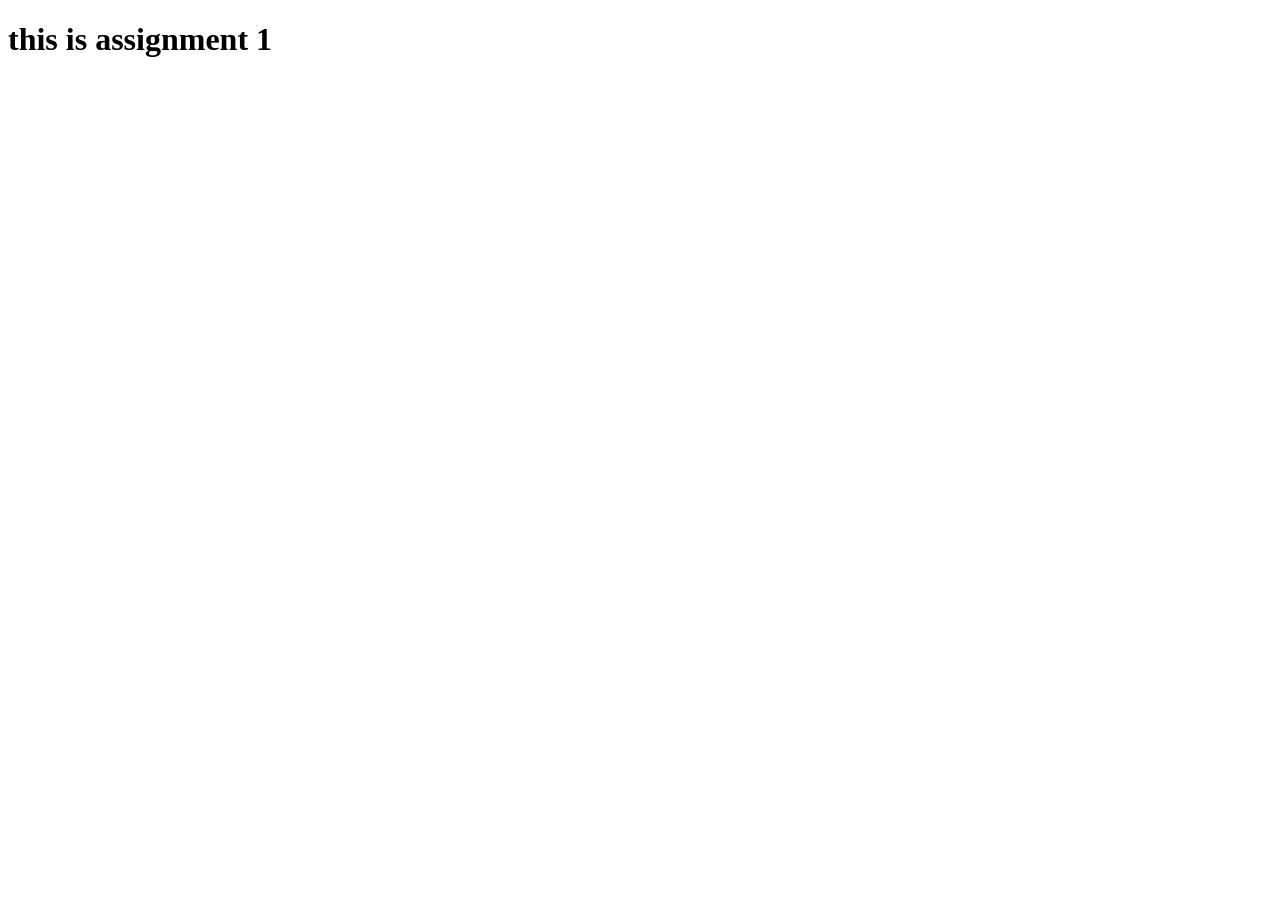
==== assignment1/index.html @ 8a4f0a18 "created folder for a1" ====
<!DOCTYPE html>
<html lang="en">
<head>
    <meta charset="UTF-8">
    <meta name="viewport" content="width=device-width, initial-scale=1.0">
    <title>Document</title>
</head>
<body>
    <h1>this is assignment 1</h1>
</body>
</html>
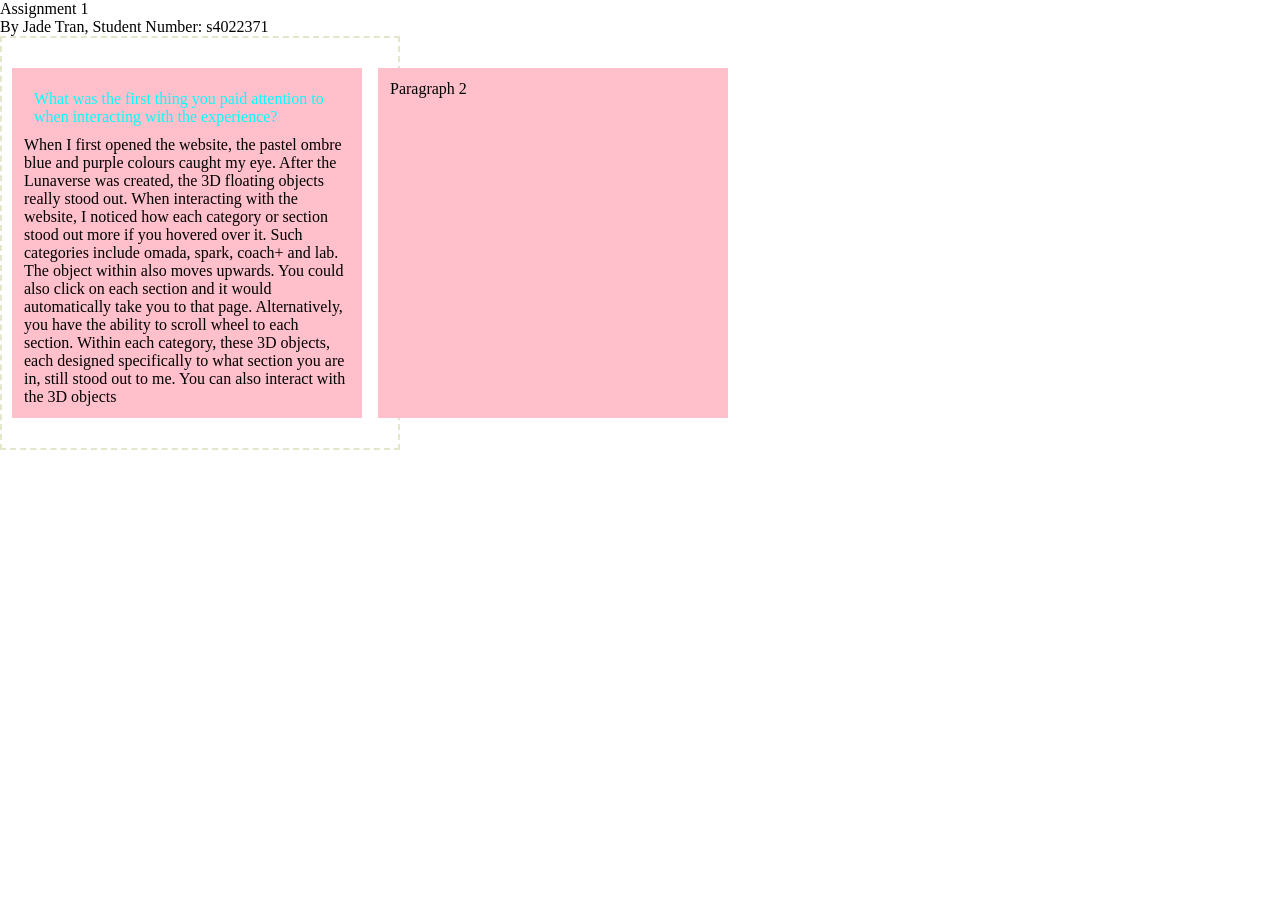
==== commit c51aec5e: "basic styling" ====
--- a/assignment1/index.html
+++ b/assignment1/index.html
@@ -4,8 +4,24 @@
     <meta charset="UTF-8">
     <meta name="viewport" content="width=device-width, initial-scale=1.0">
     <title>Document</title>
+    <link rel="stylesheet" href="reset.css">
+    <link rel="stylesheet" href="style.css" />
 </head>
 <body>
-    <h1>this is assignment 1</h1>
+
+    <h1>Assignment 1</h1>
+    <h2>By Jade Tran, Student Number: s4022371</h2>
+    <div class="outer">
+       
+        <div class="inner">
+ 
+          <p> <strong>What was the first thing you paid attention to when interacting with the experience?</strong>
+            When I first opened the website, the pastel ombre blue and purple colours caught my eye. After the Lunaverse was created, the 3D floating objects really stood out. When interacting with the website, I noticed how each category or section stood out more if you hovered over it. Such categories include omada, spark, coach+ and lab. The object within also moves upwards. You could also click on each section and it would automatically take you to that page. Alternatively, you have the ability to scroll wheel to each section. Within each category, these 3D objects, each designed specifically to what section you are in, still stood out to me. You can also interact with the 3D objects 
+        </p>
+        </div>
+        <div class="inner">
+          <p>Paragraph 2</p>       
+
+    
 </body>
 </html>
--- a/assignment1/style.css
+++ b/assignment1/style.css
@@ -0,0 +1,28 @@
+.outer {
+    border: 2px dashed #e5e5cb;
+    width: 400px;
+    min-height: 200px;
+    padding: 10px;
+    display: flex;
+    gap: 1rem;
+  }
+  
+  .inner {
+    background-color: pink;
+    min-width: 350px;
+    min-height: 100px;
+    margin: 20px auto;
+    border: 2px solid pink;
+    padding: 10px;
+    /* line-height: 80px; */
+  }
+  
+  
+  p > strong {
+    color: aqua;
+    display: block;
+    padding: 10px;
+  }
+
+  
+  
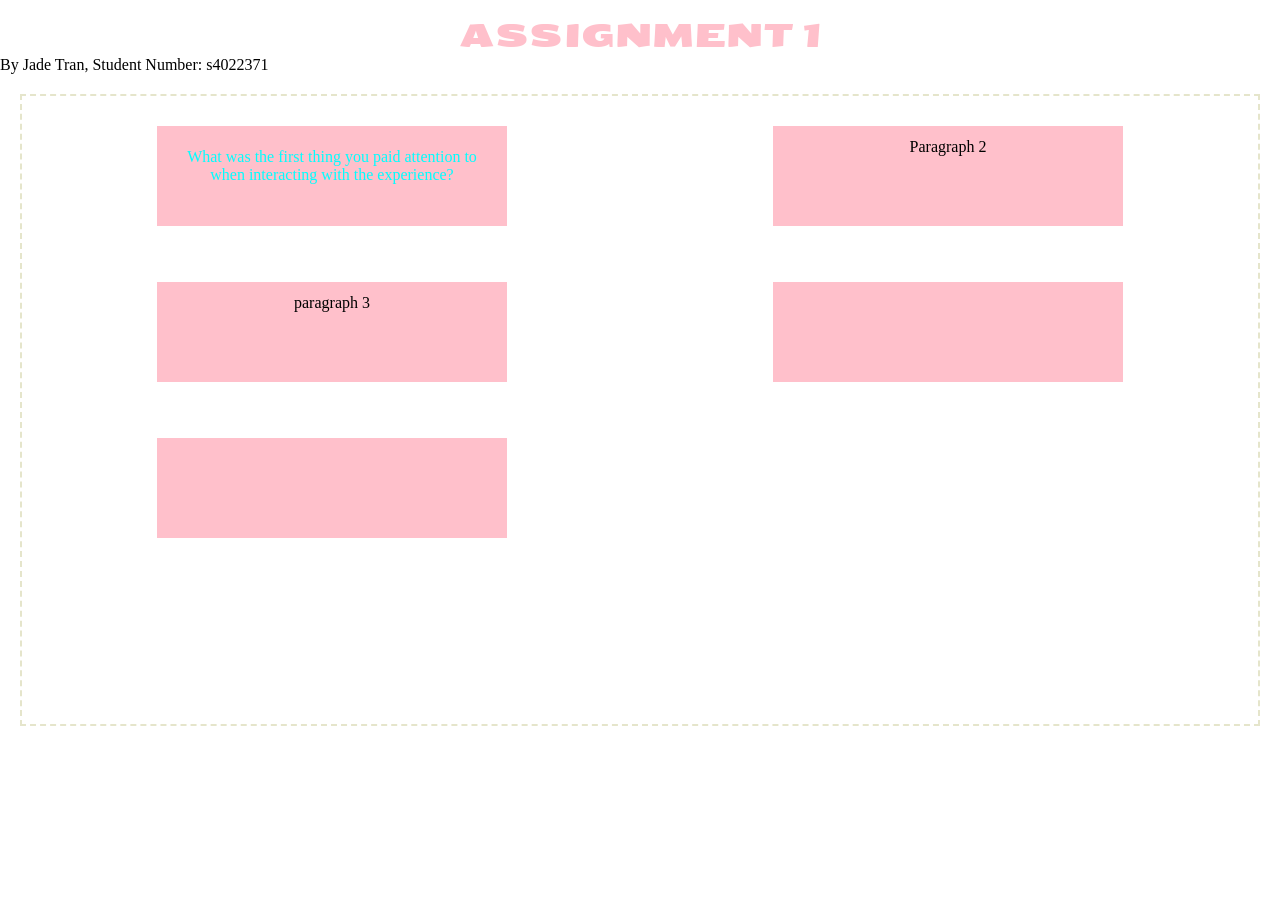
==== commit 8caa9a1a: "grid" ====
--- a/assignment1/index.html
+++ b/assignment1/index.html
@@ -4,6 +4,9 @@
     <meta charset="UTF-8">
     <meta name="viewport" content="width=device-width, initial-scale=1.0">
     <title>Document</title>
+    <link rel="preconnect" href="https://fonts.googleapis.com">
+    <link rel="preconnect" href="https://fonts.gstatic.com" crossorigin>
+    <link href="https://fonts.googleapis.com/css2?family=Seymour+One&display=swap" rel="stylesheet">
     <link rel="stylesheet" href="reset.css">
     <link rel="stylesheet" href="style.css" />
 </head>
@@ -16,11 +19,24 @@
         <div class="inner">
  
           <p> <strong>What was the first thing you paid attention to when interacting with the experience?</strong>
-            When I first opened the website, the pastel ombre blue and purple colours caught my eye. After the Lunaverse was created, the 3D floating objects really stood out. When interacting with the website, I noticed how each category or section stood out more if you hovered over it. Such categories include omada, spark, coach+ and lab. The object within also moves upwards. You could also click on each section and it would automatically take you to that page. Alternatively, you have the ability to scroll wheel to each section. Within each category, these 3D objects, each designed specifically to what section you are in, still stood out to me. You can also interact with the 3D objects 
         </p>
         </div>
         <div class="inner">
-          <p>Paragraph 2</p>       
+          <p>Paragraph 2</p>   
+          </div> 
+          
+          <div class="inner">
+            <p>paragraph 3</p>
+          </div>
+
+          <div class="inner">
+            </div>
+
+          <div class="inner">
+
+          </div>
+
+
 
     
 </body>
--- a/assignment1/style.css
+++ b/assignment1/style.css
@@ -1,20 +1,46 @@
+h1 {
+  color: pink;
+  font-size: 2rem;
+  text-transform: uppercase;
+  text-align: center;
+  font-family: "Seymour One", sans-serif;
+  font-weight: 400;
+  font-style: normal;
+  margin-top: 1rem;
+}
+
+
+
+.body {
+  background-color: blue;
+  display: flex;
+  
+}
+
+
 .outer {
     border: 2px dashed #e5e5cb;
-    width: 400px;
+    min-width: 400px;
     min-height: 200px;
     padding: 10px;
-    display: flex;
+    display: grid;
     gap: 1rem;
+    margin: 20px;
+    grid-template-columns: repeat(2,1fr);
+    grid-template-rows: repeat(4,1fr);
+    justify-content: center;
+    align-content: center;
   }
   
   .inner {
     background-color: pink;
-    min-width: 350px;
+    width: 350px;
     min-height: 100px;
     margin: 20px auto;
     border: 2px solid pink;
     padding: 10px;
     /* line-height: 80px; */
+    text-align: center;
   }
   
   
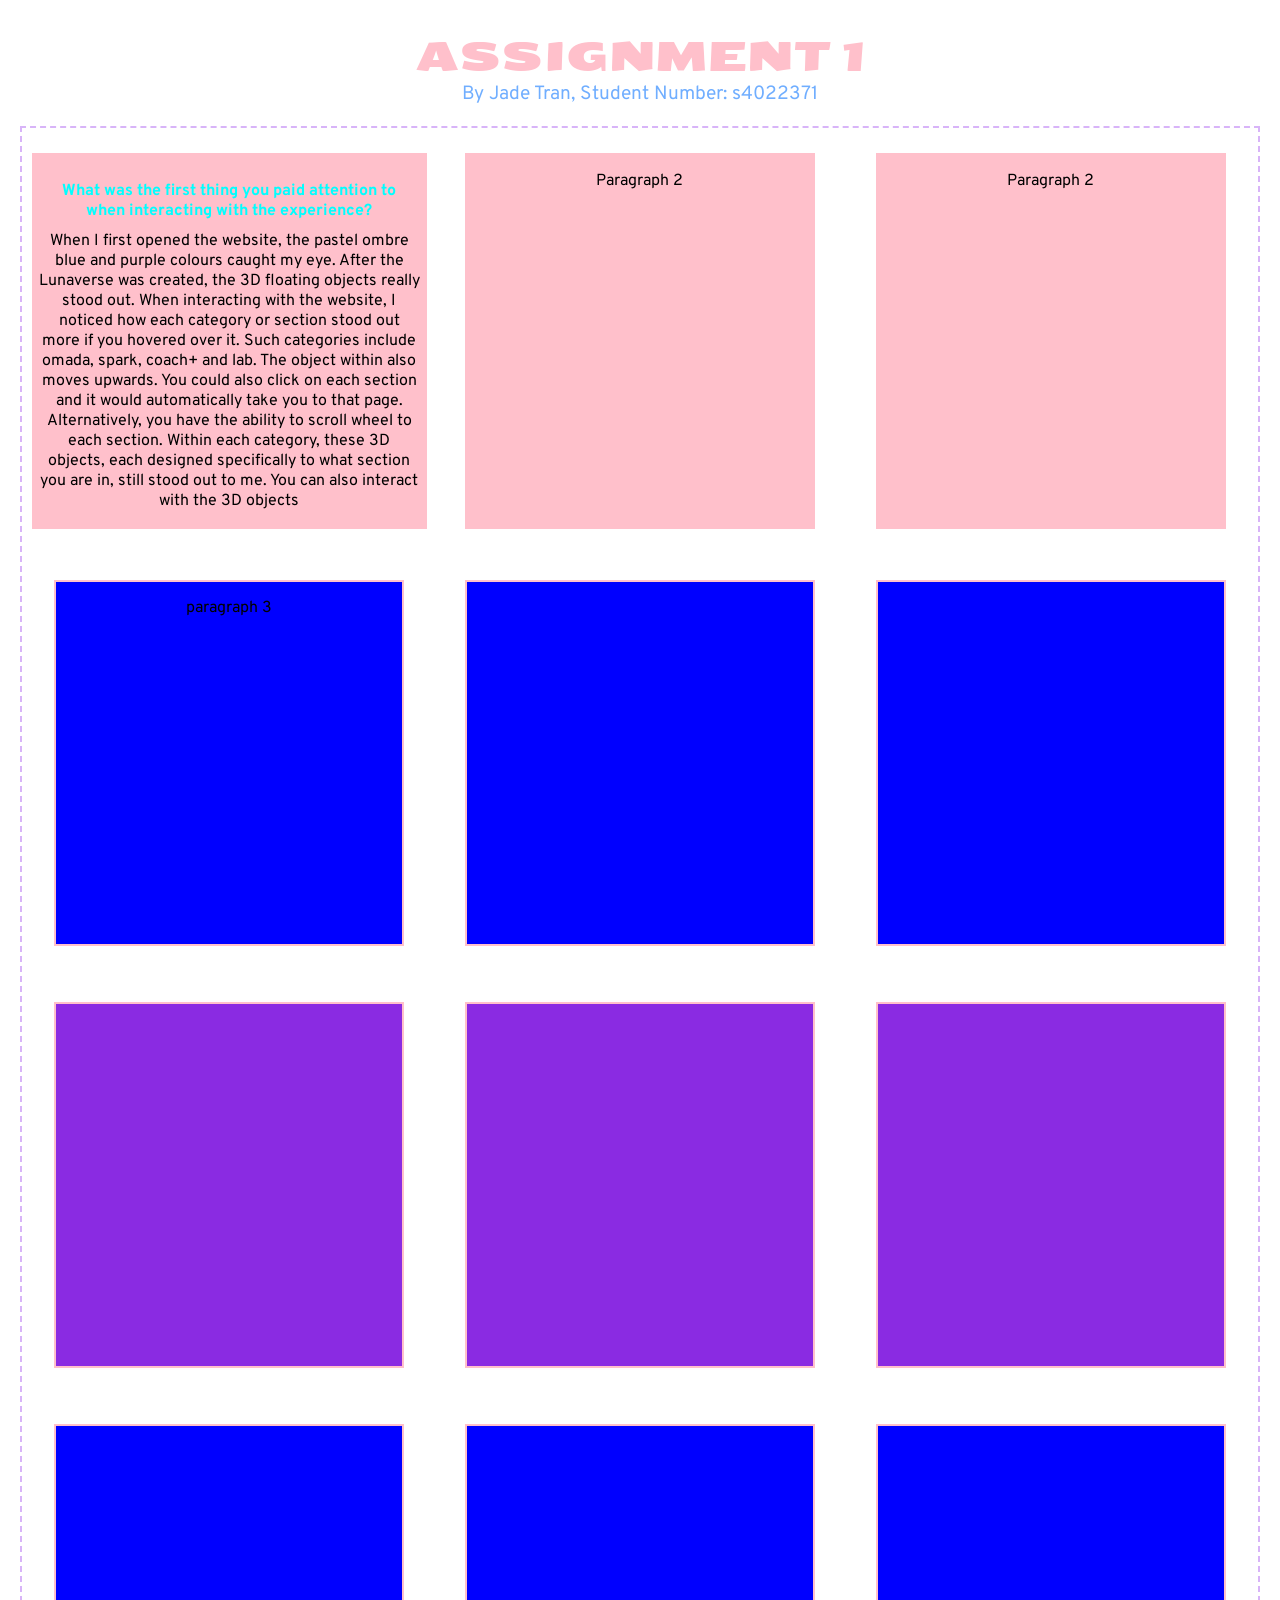
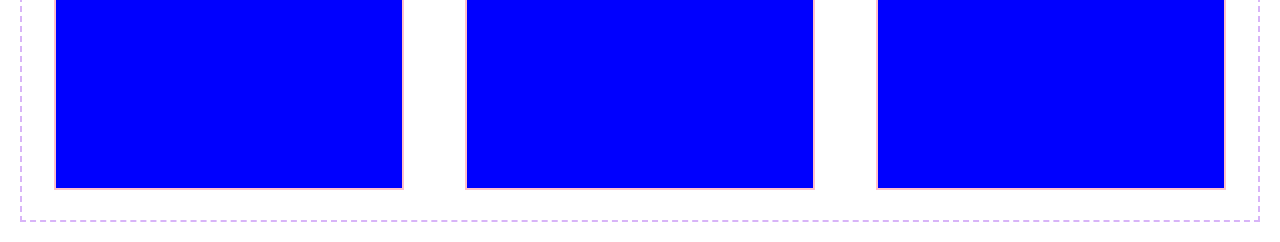
==== commit 6fe4b29f: "adjustments to grid" ====
--- a/assignment1/index.html
+++ b/assignment1/index.html
@@ -7,6 +7,7 @@
     <link rel="preconnect" href="https://fonts.googleapis.com">
     <link rel="preconnect" href="https://fonts.gstatic.com" crossorigin>
     <link href="https://fonts.googleapis.com/css2?family=Seymour+One&display=swap" rel="stylesheet">
+    <link href="https://fonts.googleapis.com/css2?family=Overpass:ital,wght@0,100..900;1,100..900&family=Seymour+One&display=swap" rel="stylesheet">
     <link rel="stylesheet" href="reset.css">
     <link rel="stylesheet" href="style.css" />
 </head>
@@ -18,21 +19,56 @@
        
         <div class="inner">
  
-          <p> <strong>What was the first thing you paid attention to when interacting with the experience?</strong>
+          <p> <strong>What was the first thing you paid attention to when interacting with the experience?</strong> When I first opened the website, 
+            the pastel ombre blue and purple colours caught my eye. After the Lunaverse was created, the 3D floating objects really stood out. When
+             interacting with the website, I noticed how each category or section stood out more if you hovered over it. Such categories include omada,
+              spark, coach+ and lab. The object within also moves upwards. You could also click on each section and it would automatically take you to 
+              that page. Alternatively, you have the ability to scroll wheel to each section. Within each category, these 3D objects, each designed 
+              specifically to what section you are in, still stood out to me. You can also interact with the 3D objects 
+
         </p>
         </div>
         <div class="inner">
           <p>Paragraph 2</p>   
           </div> 
+
+          <div class="inner">
+            <p>Paragraph 2</p>   
+            </div> 
           
-          <div class="inner">
+          <div class="inner2">
             <p>paragraph 3</p>
           </div>
 
-          <div class="inner">
-            </div>
+          <div class="inner2">
+        
+          </div>
 
-          <div class="inner">
+          <div class="inner2">
+        
+          </div>
+
+          <div class="inner3">
+
+          </div>
+
+          <div class="inner3">
+
+          </div>
+
+          <div class="inner3">
+
+          </div>
+
+          <div class="inner4">
+
+          </div>
+
+          <div class="inner4">
+
+          </div>
+
+          <div class="inner4">
 
           </div>
 
--- a/assignment1/style.css
+++ b/assignment1/style.css
@@ -1,54 +1,101 @@
+
+
 h1 {
   color: pink;
-  font-size: 2rem;
+  font-size: 2.5rem;
   text-transform: uppercase;
   text-align: center;
   font-family: "Seymour One", sans-serif;
   font-weight: 400;
   font-style: normal;
-  margin-top: 1rem;
+  margin-top: 2rem;
+}
+
+h2 {
+  color: #70aeff;
+  font-size: 1.2rem;
+  text-align: center;
+  font-family: "Overpass", sans-serif;
+  
 }
 
 
 
 .body {
   background-color: blue;
-  display: flex;
+ 
   
 }
 
 
 .outer {
-    border: 2px dashed #e5e5cb;
+    border: 2px dashed #D8B4F8;
     min-width: 400px;
     min-height: 200px;
     padding: 10px;
     display: grid;
     gap: 1rem;
     margin: 20px;
-    grid-template-columns: repeat(2,1fr);
+    grid-template-columns: repeat(3,1fr);
     grid-template-rows: repeat(4,1fr);
     justify-content: center;
     align-content: center;
+    font-family: "Overpass", sans-serif;
   }
   
   .inner {
     background-color: pink;
-    width: 350px;
+    min-width: 350px;
+    min-height: 100px;
+    margin: 15px auto;
+    border: 2px solid pink;
+    padding: 1rem 4px 1rem 4px;
+    /* line-height: 80px; */
+    text-align: center;
+  }
+
+  .inner2 {
+    background-color:blue;
+    min-width: 350px;
     min-height: 100px;
     margin: 20px auto;
     border: 2px solid pink;
-    padding: 10px;
+    padding: 1rem 4px 1rem 4px;
     /* line-height: 80px; */
     text-align: center;
   }
-  
+
+  .inner3 {
+    background-color:blueviolet;
+    min-width: 350px;
+    min-height: 100px;
+    margin: 20px auto;
+    border: 2px solid pink;
+    padding: 1rem 4px 1rem 4px;
+    /* line-height: 80px; */
+    text-align: center;
+  }
+
+  .inner4 {
+    background-color:blue;
+    min-width: 350px;
+    min-height: 100px;
+    margin: 20px auto;
+    border: 2px solid pink;
+    padding: 1rem 4px 1rem 4px;
+    /* line-height: 80px; */
+    text-align: center;
+  }
   
   p > strong {
     color: aqua;
     display: block;
     padding: 10px;
+    font-weight: bold;
   }
 
-  
-  + #box1 {
+  color:blueviolet
+ }
+
+
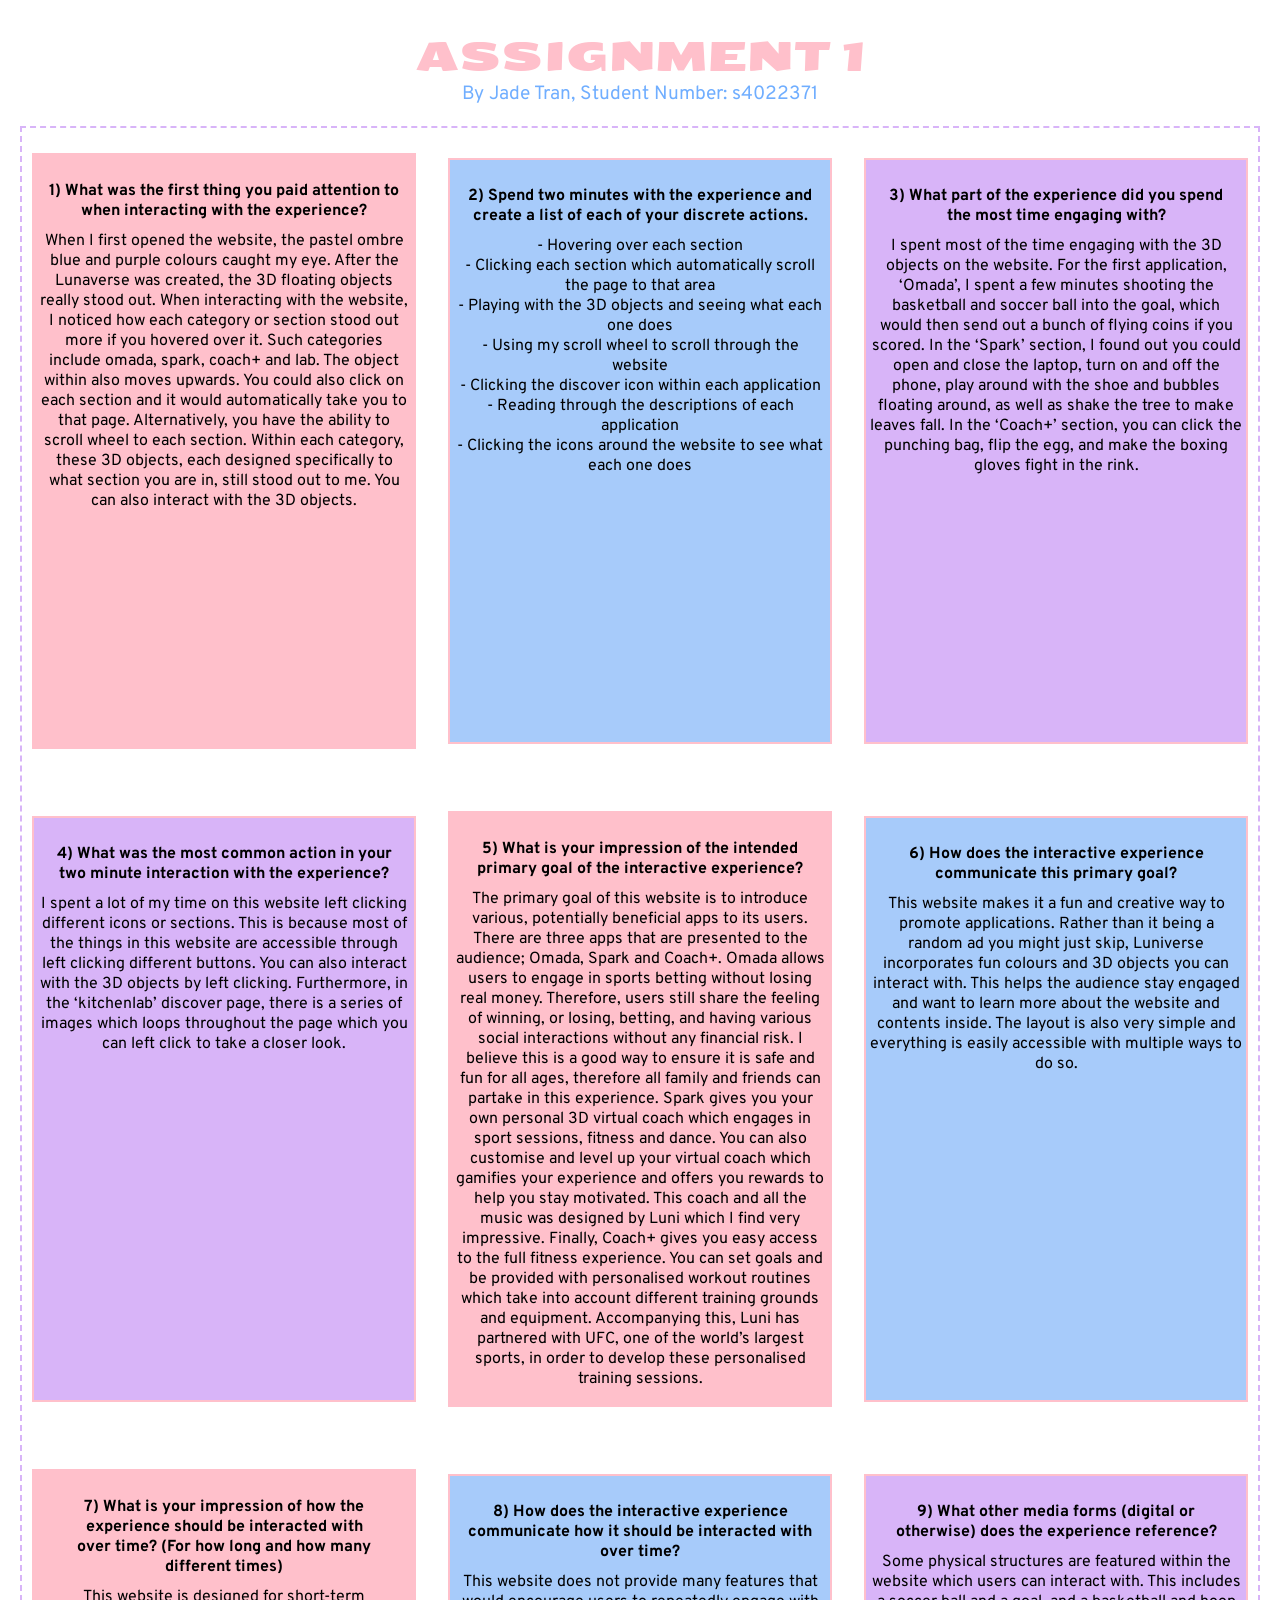
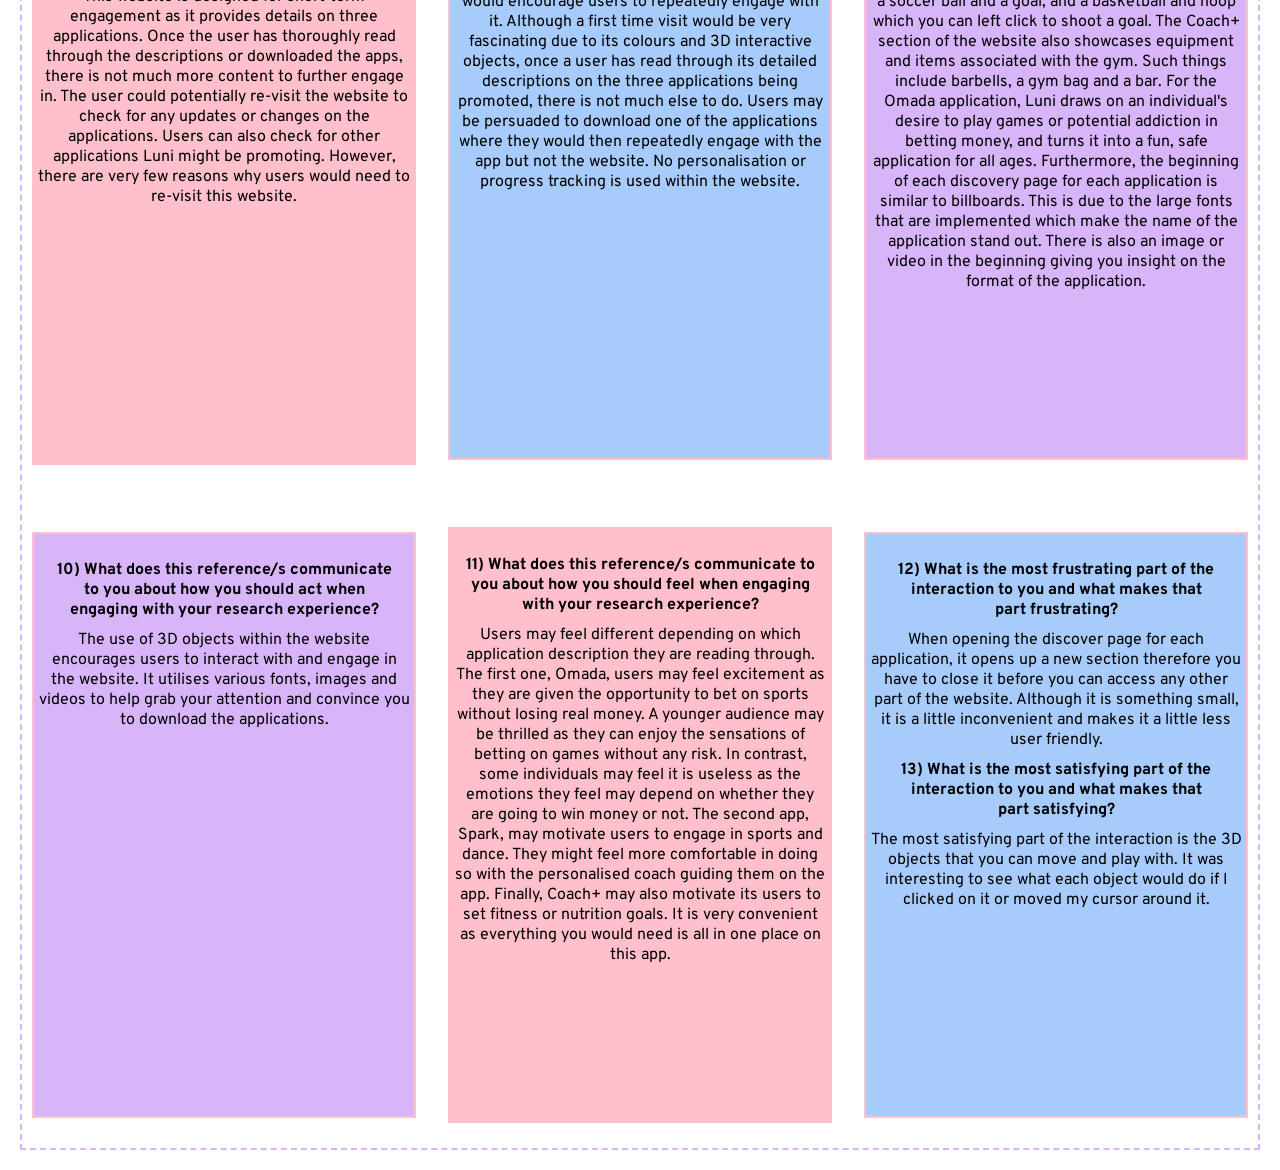
==== commit 9d647d5b: "final" ====
--- a/assignment1/index.html
+++ b/assignment1/index.html
@@ -18,58 +18,110 @@
     <div class="outer">
        
         <div class="inner">
- 
-          <p> <strong>What was the first thing you paid attention to when interacting with the experience?</strong> When I first opened the website, 
+          <p> <strong> 1) What was the first thing you paid attention to when interacting with the experience?</strong> When I first opened the website, 
             the pastel ombre blue and purple colours caught my eye. After the Lunaverse was created, the 3D floating objects really stood out. When
              interacting with the website, I noticed how each category or section stood out more if you hovered over it. Such categories include omada,
               spark, coach+ and lab. The object within also moves upwards. You could also click on each section and it would automatically take you to 
               that page. Alternatively, you have the ability to scroll wheel to each section. Within each category, these 3D objects, each designed 
-              specifically to what section you are in, still stood out to me. You can also interact with the 3D objects 
+              specifically to what section you are in, still stood out to me. You can also interact with the 3D objects. </p>
+        </div>
 
-        </p>
-        </div>
-        <div class="inner">
-          <p>Paragraph 2</p>   
+        <div class="inner2">
+          <p> <strong> 2) Spend two minutes with the experience and create a list of each of your discrete actions. </strong> </p>   
+          <ul>
+            <li>- Hovering over each section</li>
+            <li>- Clicking each section which automatically scroll the page to that area</li>
+            <li>- Playing with the 3D objects and seeing what each one does</li>
+            <li>- Using my scroll wheel to scroll through the website</li>
+            <li>- Clicking the discover icon within each application</li>
+            <li>- Reading through the descriptions of each application</li>
+            <li>- Clicking the icons around the website to see what each one does</li>
+          </ul>
           </div> 
 
-          <div class="inner">
-            <p>Paragraph 2</p>   
+          <div class="inner3">
+            <p> <strong> 3) What part of the experience did you spend the most time engaging with? </strong> I spent most of the time engaging with the 
+              3D objects on the website. For the first application, ‘Omada’, I spent a few minutes shooting the basketball and soccer ball into the goal, 
+              which would then send out a bunch of flying coins if you scored. In the ‘Spark’ section, I found out you could open and close the laptop,
+              turn on and off the phone, play around with the shoe and bubbles floating around, as well as shake the tree to make leaves fall. In the 
+              ‘Coach+’ section, you can click the punching bag, flip the egg, and make the boxing gloves fight in the rink. </p>   
             </div> 
           
-          <div class="inner2">
-            <p>paragraph 3</p>
+          <div class="inner4">
+            <p> <strong> 4) What was the most common action in your two minute interaction with the experience? </strong> I spent a lot of my time on 
+              this website left clicking different icons or sections. This is because most of the things in this website are accessible through left 
+              clicking different buttons. You can also interact with the 3D objects by left clicking. Furthermore, in the ‘kitchenlab’ discover page,
+              there is a series of images which loops throughout the page which you can left click to take a closer look. </p>
+          </div>
+
+          <div class="inner">
+            <p> <strong> 5) What is your impression of the intended primary goal of the interactive experience? </strong> The primary goal of this 
+              website is to introduce various, potentially beneficial apps to its users. There are three apps that are presented to the audience; Omada, 
+              Spark and Coach+. Omada allows users to engage in sports betting without losing real money. Therefore, users still share the feeling of
+              winning, or losing, betting, and having various social interactions without any financial risk. I believe this is a good way to ensure it 
+              is safe and fun for all ages, therefore all family and friends can partake in this experience. Spark gives you your own personal 3D virtual 
+              coach which engages in sport sessions, fitness and dance. You can also customise and level up your virtual coach which gamifies your 
+              experience and offers you rewards to help you stay motivated. This coach and all the music was designed by Luni which I find very impressive. 
+              Finally, Coach+ gives you easy access to the full fitness experience. You can set goals and be provided with personalised workout routines 
+              which take into account different training grounds and equipment. Accompanying this, Luni has partnered with UFC, one of the world’s largest 
+              sports, in order to develop these personalised training sessions. </p>
           </div>
 
           <div class="inner2">
-        
+            <p> <strong> 6) How does the interactive experience communicate this primary goal? </strong> This website makes it a fun and creative way to 
+              promote applications. Rather than it being a random ad you might just skip, Luniverse incorporates fun colours and 3D objects you can 
+              interact with. This helps the audience stay engaged and want to learn more about the website and contents inside. The layout is also very 
+              simple and everything is easily accessible with multiple ways to do so. </p>
+          </div>
+
+          <div class="inner">
+            <p> <strong> 7) What is your impression of how the experience should be interacted with over time? (For how long and how many different times) 
+            </strong> This website is designed for short-term engagement as it provides details on three applications. Once the user has thoroughly read 
+            through the descriptions or downloaded the apps, there is not much more content to further engage in. The user could potentially re-visit the 
+            website to check for any updates or changes on the applications. Users can also check for other applications Luni might be promoting. However, 
+            there are very few reasons why users would need to re-visit this website. </p>
           </div>
 
           <div class="inner2">
-        
+            <p> <strong> 8) How does the interactive experience communicate how it should be interacted with over time? </strong> This website does not 
+              provide many features that would encourage users to repeatedly engage with it. Although a first time visit would be very fascinating due to 
+              its colours and 3D interactive objects, once a user has read through its detailed descriptions on the three applications being promoted, 
+              there is not much else to do. Users may be persuaded to download one of the applications where they would then repeatedly engage with the app 
+              but not the website. No personalisation or progress tracking is used within the website.</p>
           </div>
 
           <div class="inner3">
-
-          </div>
-
-          <div class="inner3">
-
-          </div>
-
-          <div class="inner3">
-
+            <p> <strong> 9) What other media forms (digital or otherwise) does the experience reference? </strong> Some physical structures are featured 
+              within the website which users can interact with. This includes a soccer ball and a goal, and a basketball and hoop which you can left click 
+              to shoot a goal. The Coach+ section of the website also showcases equipment and items associated with the gym. Such things include barbells, 
+              a gym bag and a bar. For the Omada application, Luni draws on an individual's desire to play games or potential addiction in betting money, 
+              and turns it into a fun, safe application for all ages. Furthermore, the beginning of each discovery page for each application is similar to 
+              billboards. This is due to the large fonts that are implemented which make the name of the application stand out. There is also an image or 
+              video in the beginning giving you insight on the format of the application. </p>
           </div>
 
           <div class="inner4">
-
+            <p> <strong> 10) What does this reference/s communicate to you about how you should act when engaging with your research experience? </strong> 
+              The use of 3D objects within the website encourages users to interact with and engage in the website. It utilises various fonts, images and 
+              videos to help grab your attention and convince you to download the applications. </p>
           </div>
 
-          <div class="inner4">
-
+          <div class="inner">
+            <p> <strong> 11) What does this reference/s communicate to you about how you should feel when engaging with your research experience? </strong> 
+              Users may feel different depending on which application description they are reading through. The first one, Omada, users may feel excitement 
+              as they are given the opportunity to bet on sports without losing real money. A younger audience may be thrilled as they can enjoy the sensations 
+              of betting on games without any risk. In contrast, some individuals may feel it is useless as the emotions they feel may depend on whether they 
+              are going to win money or not. The second app, Spark, may motivate users to engage in sports and dance. They might feel more comfortable in doing 
+              so with the personalised coach guiding them on the app. Finally, Coach+ may also motivate its users to set fitness or nutrition goals. It is 
+              very convenient as everything you would need is all in one place on this app. </p>
           </div>
 
-          <div class="inner4">
-
+          <div class="inner2">
+            <p> <strong> 12) What is the most frustrating part of the interaction to you and what makes that part frustrating? </strong> When opening the 
+              discover page for each application, it opens up a new section therefore you have to close it before you can access any other part of the website. 
+              Although it is something small, it is a little inconvenient and makes it a little less user friendly. <strong> 13) What is the most satisfying 
+              part of the interaction to you and what makes that part satisfying? </strong> The most satisfying part of the interaction is the 3D objects that 
+              you can move and play with. It was interesting to see what each object would do if I clicked on it or moved my cursor around it. </p>
           </div>
 
 
--- a/assignment1/style.css
+++ b/assignment1/style.css
@@ -1,4 +1,3 @@
-
 
 h1 {
   color: pink;
@@ -16,17 +15,7 @@
   font-size: 1.2rem;
   text-align: center;
   font-family: "Overpass", sans-serif;
-  
 }
-
-
-
-.body {
-  background-color: blue;
- 
-  
-}
-
 
 .outer {
     border: 2px dashed #D8B4F8;
@@ -34,11 +23,11 @@
     min-height: 200px;
     padding: 10px;
     display: grid;
-    gap: 1rem;
+    gap: 2rem;
     margin: 20px;
     grid-template-columns: repeat(3,1fr);
     grid-template-rows: repeat(4,1fr);
-    justify-content: center;
+    justify-content: space-between;
     align-content: center;
     font-family: "Overpass", sans-serif;
   }
@@ -50,52 +39,47 @@
     margin: 15px auto;
     border: 2px solid pink;
     padding: 1rem 4px 1rem 4px;
-    /* line-height: 80px; */
     text-align: center;
   }
 
   .inner2 {
-    background-color:blue;
+    background-color: #a7cbfa;
     min-width: 350px;
     min-height: 100px;
     margin: 20px auto;
     border: 2px solid pink;
     padding: 1rem 4px 1rem 4px;
-    /* line-height: 80px; */
     text-align: center;
   }
 
   .inner3 {
-    background-color:blueviolet;
+    background-color: #D8B4F8;
     min-width: 350px;
     min-height: 100px;
     margin: 20px auto;
     border: 2px solid pink;
     padding: 1rem 4px 1rem 4px;
-    /* line-height: 80px; */
     text-align: center;
   }
 
   .inner4 {
-    background-color:blue;
+    background-color: #D8B4F8;
     min-width: 350px;
     min-height: 100px;
     margin: 20px auto;
     border: 2px solid pink;
     padding: 1rem 4px 1rem 4px;
-    /* line-height: 80px; */
     text-align: center;
   }
   
   p > strong {
-    color: aqua;
     display: block;
     padding: 10px;
     font-weight: bold;
   }
 
- #box1 {
-  color:blueviolet
- }
+  ul {
+    list-style-type: none;
+  }
 
 
